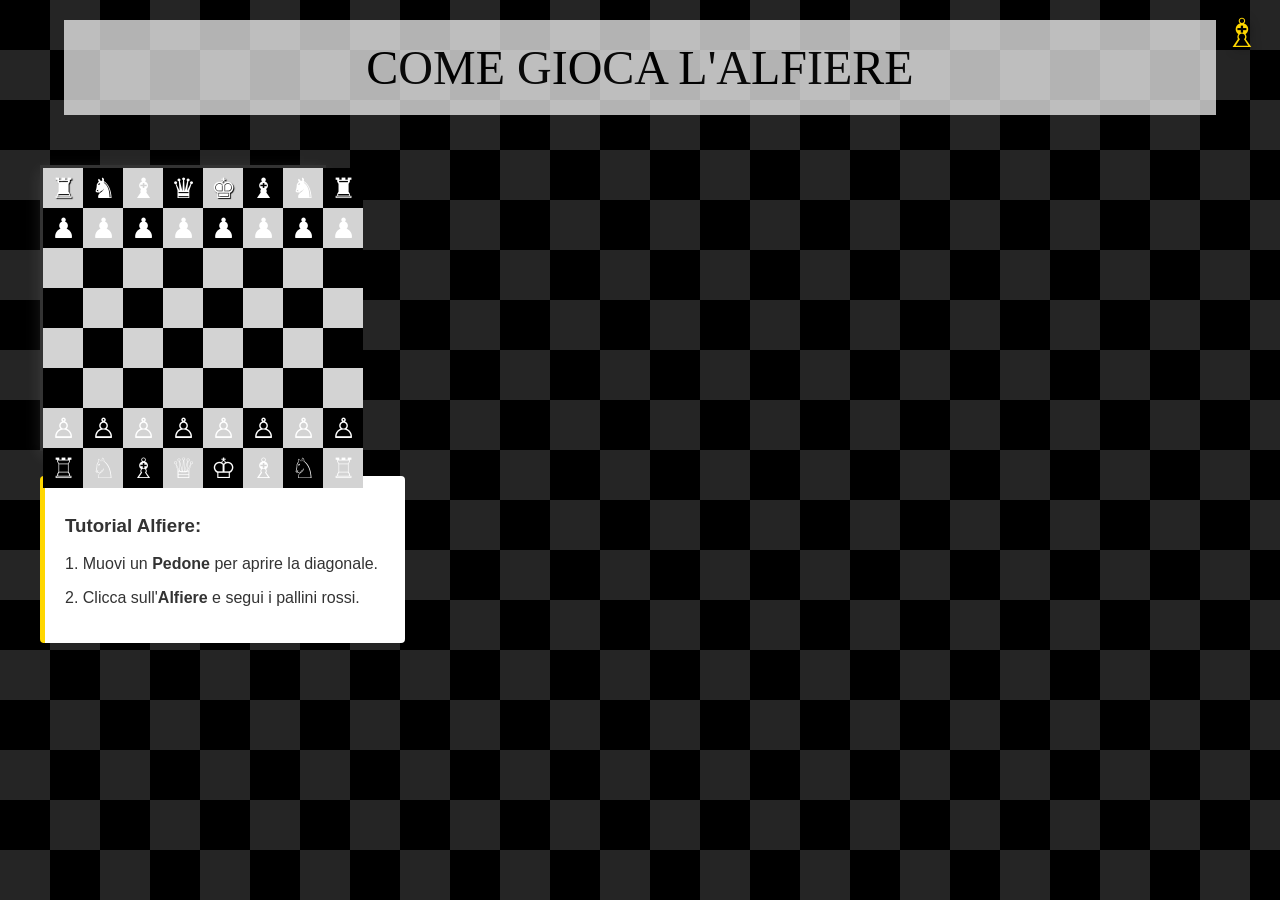
==== alfiere.html @ 5e13a1c4 "Add files via upload" ====
<!DOCTYPE html>
<html lang="it">

<head>
    <meta charset="UTF-8">
    <title>Tutorial Scacchi: Alfiere e Pedoni</title>
    <link rel="stylesheet" href="style.css">
    <style>
        /* SFONDO E LAYOUT BASE */
        body {
            background-color: black;
            /* Sfondo nero come richiesto */
            color: white;
            display: flex;
            flex-direction: column;
            align-items: flex-start;
            /* Contenuto a sinistra */
            font-family: 'Segoe UI', Tahoma, Geneva, Verdana, sans-serif;
            margin: 0;
            padding: 0;
        }

        /* HEADER TITOLO (Tabella semitrasparente) */
        .header-container {
            width: 100%;
            display: flex;
            justify-content: center;
            margin-bottom: 30px;
        }

        /* MAIN CONTENT WRAPPER */
        .main-wrapper {
            padding: 20px 40px;
            display: flex;
            flex-direction: column;
            align-items: flex-start;
        }

        /* LA SCACCHIERA */
        .chess-container {
            display: grid;
            grid-template-columns: repeat(8, 40px);
            grid-template-rows: repeat(8, 40px);
            border: 3px solid #333;
            user-select: none;
            background-color: white;
            box-shadow: 0 5px 15px rgba(255, 255, 255, 0.1);
            margin-bottom: 25px;
        }

        .t {
            display: flex;
            justify-content: center;
            align-items: center;
            font-size: 28px;
            width: 40px;
            height: 40px;
            position: relative;
            cursor: pointer;
        }

        /* Colori Caselle */
        .w {
            background-color: #d3d3d3;
        }

        .b {
            background-color: #000000;
        }

        /* ISTRUZIONI */
        .istruzioni-box {
            padding: 20px;
            background-color: white;
            color: #333;
            border-left: 5px solid #FFD700;
            width: 320px;
            border-radius: 4px;
        }

        /* MENU E ICONA */
        .menu {
            display: none;
            position: fixed;
            top: 60px;
            right: 20px;
            background: white;
            color: black;
            border: 1px solid #ccc;
            padding: 10px;
            z-index: 1000;
        }

        .menu a {
            display: block;
            padding: 5px;
            text-decoration: none;
            color: black;
        }

        /* LOGICA MOVIMENTO (Pallini e Selezione) */
        .selected {
            background-color: #f7f769 !important;
        }

        .attivo {
            color: #FFD700 !important;
            text-shadow: 1px 1px 2px black;
        }

        .path::after {
            content: "";
            width: 12px;
            height: 12px;
            background-color: rgba(255, 0, 0, 0.7);
            border-radius: 50%;
            position: absolute;
            z-index: 1;
        }

        .t a {
            text-decoration: none;
            color: inherit;
            z-index: 5;
        }
    </style>
</head>

<body>

    <div class="header-container">
        <table bgcolor="#FFFFFF" width="90%" border="0" cellpadding="0" cellspacing="0"
            style="opacity:0.7; margin-top:20px; max-width:1500px;">
            <tr>
                <td align="center" valign="middle" style="padding: 20px;">
                    <font face="Fantasy" color="#000000" size="7">COME GIOCA L'ALFIERE</font>
                </td>
            </tr>
        </table>
    </div>

    <div class="bishop" onclick="toggleMenu()"
        style="font-size: 40px; cursor: pointer; position: fixed; top: 10px; right: 20px; z-index: 1001;">♗</div>

    <div id="menu" class="menu">
        <a href="storia.html">♙ La Storia</a>
        <a href="pagina2.html">♙ Pagina 2</a>
        <a href="pagina3.html">♙ Pagina 3</a>
        <a href="pagina4.html">♙ Pagina 4</a>
        <a href="index.html">♙ Home</a>
    </div>

    <div class="main-wrapper">
        <div class="chess-container" id="board">
            <div class="t w"><a href="torre.html">♜</a></div>
            <div class="t b"><a href="cavallo.html">♞</a></div>
            <div class="t w">♝</div>
            <div class="t b"><a href="regina.html">♛</a></div>
            <div class="t w"><a href="re.html">♚</a></div>
            <div class="t b">♝</div>
            <div class="t w">♞</div>
            <div class="t b">♜</div>
            <div class="t b">♟</div>
            <div class="t w">♟</div>
            <div class="t b">♟</div>
            <div class="t w">♟</div>
            <div class="t b">♟</div>
            <div class="t w">♟</div>
            <div class="t b">♟</div>
            <div class="t w">♟</div>
            <div class="t w"></div>
            <div class="t b"></div>
            <div class="t w"></div>
            <div class="t b"></div>
            <div class="t w"></div>
            <div class="t b"></div>
            <div class="t w"></div>
            <div class="t b"></div>
            <div class="t b"></div>
            <div class="t w"></div>
            <div class="t b"></div>
            <div class="t w"></div>
            <div class="t b"></div>
            <div class="t w"></div>
            <div class="t b"></div>
            <div class="t w"></div>
            <div class="t w"></div>
            <div class="t b"></div>
            <div class="t w"></div>
            <div class="t b"></div>
            <div class="t w"></div>
            <div class="t b"></div>
            <div class="t w"></div>
            <div class="t b"></div>
            <div class="t b"></div>
            <div class="t w"></div>
            <div class="t b"></div>
            <div class="t w"></div>
            <div class="t b"></div>
            <div class="t w"></div>
            <div class="t b"></div>
            <div class="t w"></div>
            <div class="t w">♙</div>
            <div class="t b">♙</div>
            <div class="t w">♙</div>
            <div class="t b">♙</div>
            <div class="t w">♙</div>
            <div class="t b">♙</div>
            <div class="t w">♙</div>
            <div class="t b">♙</div>
            <div class="t b">♖</div>
            <div class="t w">♘</div>
            <div class="t b">♗</div>
            <div class="t w">♕</div>
            <div class="t b">♔</div>
            <div class="t w">♗</div>
            <div class="t b">♘</div>
            <div class="t w">♖</div>
        </div>

        <div class="istruzioni-box">
            <h3>Tutorial Alfiere:</h3>
            <p>1. Muovi un <strong>Pedone</strong> per aprire la diagonale.</p>
            <p>2. Clicca sull'<strong>Alfiere</strong> e segui i pallini rossi.</p>
        </div>
    </div>

    <script>
        function toggleMenu() {
            var menu = document.getElementById("menu");
            menu.style.display = (menu.style.display === "block") ? "none" : "block";
        }

        document.addEventListener('DOMContentLoaded', () => {
            const tiles = document.querySelectorAll('.t');
            let selected = null;

            tiles.forEach((tile, index) => {
                tile.addEventListener('click', () => {
                    const piece = tile.innerText.trim();
                    if (tile.classList.contains('path')) {
                        movePiece(tile);
                        return;
                    }
                    resetBoard();
                    if (['♗', '♝', '♙', '♟'].includes(piece)) {
                        selected = { el: tile, idx: index, type: piece };
                        tile.classList.add('selected');
                        tile.classList.add('attivo');
                        if (piece === '♗' || piece === '♝') showBishopMoves(index);
                        if (piece === '♙') showPawnMoves(index, -1);
                        if (piece === '♟') showPawnMoves(index, 1);
                    }
                });
            });

            function showBishopMoves(idx) {
                const r = Math.floor(idx / 8), c = idx % 8;
                const dirs = [[1, 1], [1, -1], [-1, 1], [-1, -1]];
                dirs.forEach(d => {
                    let nr = r + d[0], nc = c + d[1];
                    while (nr >= 0 && nr < 8 && nc >= 0 && nc < 8) {
                        const t = tiles[nr * 8 + nc];
                        if (t.innerText.trim() !== "") break;
                        t.classList.add('path');
                        nr += d[0]; nc += d[1];
                    }
                });
            }

            function showPawnMoves(idx, dir) {
                const r = Math.floor(idx / 8), c = idx % 8;
                let nr = r + dir;
                if (nr >= 0 && nr < 8 && tiles[nr * 8 + c].innerText.trim() === "") {
                    tiles[nr * 8 + c].classList.add('path');
                    if ((dir === -1 && r === 6) || (dir === 1 && r === 1)) {
                        let nr2 = r + (dir * 2);
                        if (tiles[nr2 * 8 + c].innerText.trim() === "") tiles[nr2 * 8 + c].classList.add('path');
                    }
                }
            }

            function movePiece(target) {
                target.innerHTML = selected.el.innerHTML;
                selected.el.innerHTML = "";
                resetBoard();
            }

            function resetBoard() {
                tiles.forEach(t => t.classList.remove('selected', 'path', 'attivo'));
                selected = null;
            }
        });
    </script>
</body>

</html>
---- style.css ----
/* Reset e impostazioni base */
body,
html {
    margin: 0;
    padding: 0;
    width: 100%;
    height: 100%;
    font-family: 'Georgia', serif;
    overflow-x: hidden;
}

/* --- SFONDO A TEMA SCACCHIERA --- */
body {
    /* Crea un pattern a scacchi sottile usando gradienti */
    background-color: #1a1a1a;
    background-image:
        linear-gradient(45deg, #252525 25%, transparent 25%),
        linear-gradient(-45deg, #252525 25%, transparent 25%),
        linear-gradient(45deg, transparent 75%, #252525 75%),
        linear-gradient(-45deg, transparent 75%, #252525 75%);
    background-size: 100px 100px;
    background-position: 0 0, 0 50px, 50px -50px, -50px 0px;
    color: white;
}

/* --- SCHERMATA DI CARICAMENTO --- */
.loader {
    position: fixed;
    top: 0;
    left: 0;
    width: 100%;
    height: 100%;
    background-color: #000;
    display: flex;
    flex-direction: column;
    justify-content: center;
    align-items: center;
    z-index: 9999;
}

.queen {
    font-size: 100px;
    color: gold;
    text-shadow: 0 0 20px rgba(255, 215, 0, 0.5);
    animation: float 2s ease-in-out infinite;
}

@keyframes float {

    0%,
    100% {
        transform: translateY(0) rotate(0deg);
    }

    50% {
        transform: translateY(-30px) rotate(5deg);
    }
}

.progress-bar {
    width: 300px;
    height: 4px;
    background-color: #333;
    border-radius: 2px;
    position: relative;
    margin-top: 20px;
}

.rook {
    position: absolute;
    font-size: 24px;
    color: white;
    top: -30px;
    left: -30px;
    animation: slide 4s linear forwards;
}

@keyframes slide {
    0% {
        left: -30px;
    }

    100% {
        left: 100%;
    }
}

/* --- MENU E INTERFACCIA --- */
.bishop {
    font-size: 60px;
    color: gold;
    cursor: pointer;
    position: fixed;
    top: 20px;
    right: 30px;
    z-index: 1001;
    transition: all 0.3s ease;
    text-shadow: 2px 2px 10px rgba(0, 0, 0, 0.5);
}

.bishop:hover {
    transform: scale(1.2) rotate(20deg);
    color: white;
}

.menu {
    display: none;
    position: fixed;
    top: 90px;
    right: 30px;
    background: rgba(255, 255, 255, 0.95);
    backdrop-filter: blur(5px);
    border-left: 5px solid gold;
    padding: 10px 0;
    border-radius: 4px;
    box-shadow: -5px 5px 20px rgba(0, 0, 0, 0.8);
    z-index: 1000;
    width: 200px;
}

.menu a {
    display: block;
    color: #1a1a1a;
    text-decoration: none;
    padding: 12px 20px;
    font-weight: bold;
    border-bottom: 1px solid #eee;
    transition: 0.3s;
}

.menu a:hover {
    background: #1a1a1a;
    color: gold;
    padding-left: 30px;
}

/* --- TITOLO --- */
center table {
    border: 2px solid gold;
    box-shadow: 0 0 30px rgba(0, 0, 0, 0.7);
    border-radius: 10px;
    overflow: hidden;
}

/* Stile della Scacchiera */
.chess-container {
    display: grid;
    grid-template-columns: repeat(8, 35px); /* Caselle più piccole */
    grid-template-rows: repeat(8, 35px);
    border: 3px solid #333;
    width: 280px; /* 35px * 8 */
    height: 280px;
    
    /* Posizionamento laterale */
    float: left; 
    margin: 0 20px 20px 0; /* Spazio tra scacchiera e il testo adiacente */
    
    user-select: none;
    box-shadow: 0 4px 8px rgba(0,0,0,0.2);
}

/* Stile generale caselle */
.t {
    display: flex;
    justify-content: center;
    align-items: center;
    font-size: 24px; /* Font ridotto per caselle piccole */
}

/* Colori caselle */
.w { background-color: #D3D3D3; }

/* Chiara */
.b { background-color: #000000; }
/* Scura */

/* Stile specifico SOLO per i pezzi con Link */
.t a {
    text-decoration: none;
    color: #FFD700;
    text-shadow: 1px 1px 1px black;
    width: 100%;
    height: 100%;
    display: flex;
    justify-content: center;
    align-items: center;
}

/* Effetto al passaggio del mouse sul pezzo cliccabile */
.t a:hover {
    background-color: rgba(255, 255, 255, 0.3);
    cursor: pointer;
}

/* Pulizia per il testo dopo la scacchiera */
.clearfix::after {
    content: "";
    clear: both;
    display: table;
}
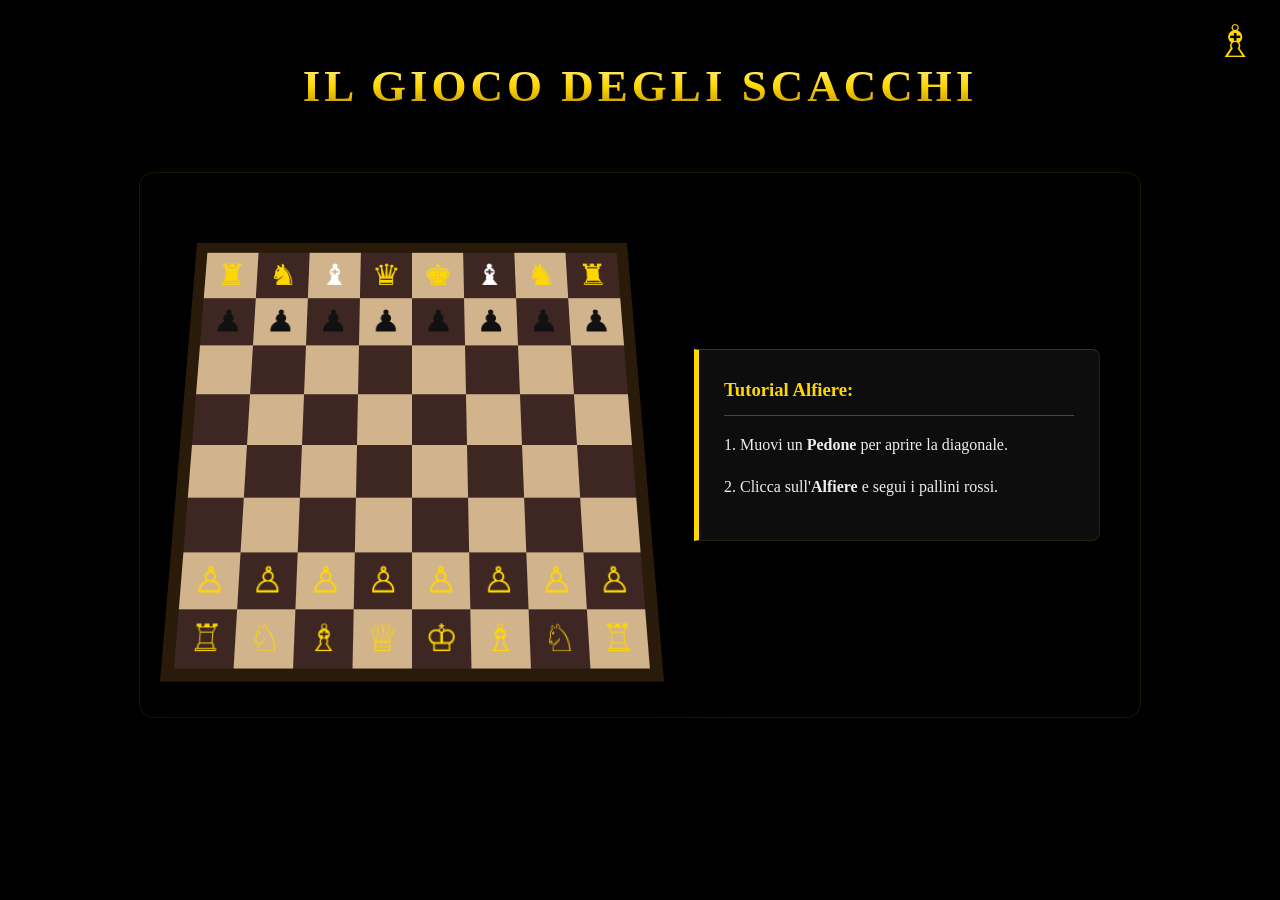
==== commit c8eb3908: "Add files via upload" ====
--- a/alfiere.html
+++ b/alfiere.html
@@ -5,102 +5,172 @@
     <meta charset="UTF-8">
     <title>Tutorial Scacchi: Alfiere e Pedoni</title>
     <link rel="stylesheet" href="style.css">
+    <link rel="icon" type="image/jpeg" href="https://i.pinimg.com/736x/7a/0d/34/7a0d34667d904b54f0580a79accad1e0.jpg">
     <style>
-        /* SFONDO E LAYOUT BASE */
+        /* RESET E SFONDO COERENTE CON IL SITO */
         body {
-            background-color: black;
-            /* Sfondo nero come richiesto */
+            background-color: #050505;
+            background-image: linear-gradient(rgba(0, 0, 0, 0.8), rgba(0, 0, 0, 0.9)),
+                url('https://i.pinimg.com/1200x/a5/7c/aa/a57caa28dda362043d8dc749836aae7d.jpg');
+            background-size: cover;
+            background-attachment: fixed;
             color: white;
             display: flex;
             flex-direction: column;
-            align-items: flex-start;
-            /* Contenuto a sinistra */
-            font-family: 'Segoe UI', Tahoma, Geneva, Verdana, sans-serif;
+            align-items: center;
+            font-family: 'Georgia', serif;
             margin: 0;
             padding: 0;
         }
 
-        /* HEADER TITOLO (Tabella semitrasparente) */
+        /* TITOLO STILE RETRO-FANTASY */
         .header-container {
             width: 100%;
             display: flex;
             justify-content: center;
-            margin-bottom: 30px;
-        }
-
-        /* MAIN CONTENT WRAPPER */
+            margin: 30px 0;
+        }
+
+        .main-logo-title {
+            font-family: 'Cinzel', serif;
+            font-size: 45px;
+            background: linear-gradient(to bottom, #fff3a3, #ffd700, #b8860b);
+            -webkit-background-clip: text;
+            -webkit-text-fill-color: transparent;
+            letter-spacing: 4px;
+        }
+
+        /* LAYOUT PRINCIPALE */
         .main-wrapper {
-            padding: 20px 40px;
             display: flex;
-            flex-direction: column;
-            align-items: flex-start;
-        }
-
-        /* LA SCACCHIERA */
+            gap: 50px;
+            align-items: center;
+            padding: 40px;
+            background: rgba(0, 0, 0, 0.7);
+            border-radius: 15px;
+            backdrop-filter: blur(10px);
+            border: 1px solid rgba(255, 215, 0, 0.1);
+        }
+
+        /* SCACCHIERA 3D AGGIORNATA */
+        .chess-3d-wrapper {
+            perspective: 1000px;
+        }
+
         .chess-container {
             display: grid;
-            grid-template-columns: repeat(8, 40px);
-            grid-template-rows: repeat(8, 40px);
-            border: 3px solid #333;
+            grid-template-columns: repeat(8, 55px);
+            grid-template-rows: repeat(8, 55px);
+            border: 12px solid #2a1a0a;
+            background-color: #000;
+            transform: rotateX(20deg);
+            box-shadow: 0 20px 50px rgba(0, 0, 0, 0.9);
             user-select: none;
-            background-color: white;
-            box-shadow: 0 5px 15px rgba(255, 255, 255, 0.1);
-            margin-bottom: 25px;
         }
 
         .t {
             display: flex;
             justify-content: center;
             align-items: center;
-            font-size: 28px;
-            width: 40px;
-            height: 40px;
+            font-size: 35px;
+            width: 55px;
+            height: 55px;
             position: relative;
             cursor: pointer;
-        }
-
-        /* Colori Caselle */
+            transition: 0.3s;
+        }
+
+        /* Colori caselle con texture */
         .w {
-            background-color: #d3d3d3;
+            background: #d2b48c;
+            background-image: url('https://www.transparenttextures.com/patterns/penta.png');
         }
 
         .b {
-            background-color: #000000;
-        }
-
-        /* ISTRUZIONI */
+            background: #3e2723;
+            background-image: url('https://www.transparenttextures.com/patterns/dark-wood.png');
+        }
+
+        /* Pezzi cliccabili (Dorati e con Aura) */
+        .t a,
+        .gold-piece {
+            text-decoration: none;
+            color: #FFD700 !important;
+            z-index: 5;
+            transition: 0.3s;
+            display: block;
+            animation: gold-glow 2.5s infinite ease-in-out;
+        }
+
+        @keyframes gold-glow {
+
+            0%,
+            100% {
+                filter: drop-shadow(0 0 2px #FFD700);
+            }
+
+            50% {
+                filter: drop-shadow(0 0 10px #FFD700);
+            }
+        }
+
+        /* ISTRUZIONI STILIZZATE */
         .istruzioni-box {
-            padding: 20px;
-            background-color: white;
-            color: #333;
+            padding: 25px;
+            background: rgba(255, 255, 255, 0.05);
+            color: #eee;
             border-left: 5px solid #FFD700;
-            width: 320px;
-            border-radius: 4px;
-        }
-
-        /* MENU E ICONA */
+            width: 350px;
+            border-radius: 0 8px 8px 0;
+        }
+
+        .istruzioni-box h3 {
+            font-family: 'Cinzel';
+            color: #FFD700;
+            margin-top: 0;
+        }
+
+        /* MENU ALFIERE */
+        .bishop-trigger {
+            font-size: 45px;
+            color: #FFD700;
+            cursor: pointer;
+            position: fixed;
+            top: 15px;
+            right: 25px;
+            z-index: 1001;
+            transition: 0.4s;
+        }
+
         .menu {
             display: none;
             position: fixed;
-            top: 60px;
-            right: 20px;
-            background: white;
-            color: black;
-            border: 1px solid #ccc;
-            padding: 10px;
+            top: 75px;
+            right: 25px;
+            background: rgba(0, 0, 0, 0.95);
+            border: 1px solid #FFD700;
+            width: 200px;
             z-index: 1000;
         }
 
         .menu a {
             display: block;
-            padding: 5px;
+            color: #fff;
             text-decoration: none;
-            color: black;
+            padding: 15px;
+            border-bottom: 1px solid #222;
+            font-weight: bold;
+        }
+
+        .menu a:hover {
+            background: #FFD700;
+            color: #000;
         }
 
         /* LOGICA MOVIMENTO (Pallini e Selezione) */
         .selected {
             background-color: #f7f769 !important;
+            /*colore giallo del pezzo una volta selezionato*/
         }
 
         .attivo {
@@ -109,12 +179,15 @@
         }
 
         .path::after {
+            /*crea il pallino*/
             content: "";
             width: 12px;
             height: 12px;
             background-color: rgba(255, 0, 0, 0.7);
             border-radius: 50%;
+            /*lo rende un cerchio*/
             position: absolute;
+            /*sovrappone alla casella*/
             z-index: 1;
         }
 
@@ -128,94 +201,88 @@
 
 <body>
 
+
     <div class="header-container">
-        <table bgcolor="#FFFFFF" width="90%" border="0" cellpadding="0" cellspacing="0"
-            style="opacity:0.7; margin-top:20px; max-width:1500px;">
-            <tr>
-                <td align="center" valign="middle" style="padding: 20px;">
-                    <font face="Fantasy" color="#000000" size="7">COME GIOCA L'ALFIERE</font>
-                </td>
-            </tr>
-        </table>
+        <h1 class="main-logo-title">IL GIOCO DEGLI SCACCHI</h1>
     </div>
 
-    <div class="bishop" onclick="toggleMenu()"
-        style="font-size: 40px; cursor: pointer; position: fixed; top: 10px; right: 20px; z-index: 1001;">♗</div>
+    <div class="bishop-trigger" onclick="toggleMenu()">♗</div>
 
     <div id="menu" class="menu">
+        <a href="index.html">♙ Home</a>
         <a href="storia.html">♙ La Storia</a>
         <a href="pagina2.html">♙ Pagina 2</a>
         <a href="pagina3.html">♙ Pagina 3</a>
-        <a href="pagina4.html">♙ Pagina 4</a>
-        <a href="index.html">♙ Home</a>
     </div>
 
     <div class="main-wrapper">
-        <div class="chess-container" id="board">
-            <div class="t w"><a href="torre.html">♜</a></div>
-            <div class="t b"><a href="cavallo.html">♞</a></div>
-            <div class="t w">♝</div>
-            <div class="t b"><a href="regina.html">♛</a></div>
-            <div class="t w"><a href="re.html">♚</a></div>
-            <div class="t b">♝</div>
-            <div class="t w">♞</div>
-            <div class="t b">♜</div>
-            <div class="t b">♟</div>
-            <div class="t w">♟</div>
-            <div class="t b">♟</div>
-            <div class="t w">♟</div>
-            <div class="t b">♟</div>
-            <div class="t w">♟</div>
-            <div class="t b">♟</div>
-            <div class="t w">♟</div>
-            <div class="t w"></div>
-            <div class="t b"></div>
-            <div class="t w"></div>
-            <div class="t b"></div>
-            <div class="t w"></div>
-            <div class="t b"></div>
-            <div class="t w"></div>
-            <div class="t b"></div>
-            <div class="t b"></div>
-            <div class="t w"></div>
-            <div class="t b"></div>
-            <div class="t w"></div>
-            <div class="t b"></div>
-            <div class="t w"></div>
-            <div class="t b"></div>
-            <div class="t w"></div>
-            <div class="t w"></div>
-            <div class="t b"></div>
-            <div class="t w"></div>
-            <div class="t b"></div>
-            <div class="t w"></div>
-            <div class="t b"></div>
-            <div class="t w"></div>
-            <div class="t b"></div>
-            <div class="t b"></div>
-            <div class="t w"></div>
-            <div class="t b"></div>
-            <div class="t w"></div>
-            <div class="t b"></div>
-            <div class="t w"></div>
-            <div class="t b"></div>
-            <div class="t w"></div>
-            <div class="t w">♙</div>
-            <div class="t b">♙</div>
-            <div class="t w">♙</div>
-            <div class="t b">♙</div>
-            <div class="t w">♙</div>
-            <div class="t b">♙</div>
-            <div class="t w">♙</div>
-            <div class="t b">♙</div>
-            <div class="t b">♖</div>
-            <div class="t w">♘</div>
-            <div class="t b">♗</div>
-            <div class="t w">♕</div>
-            <div class="t b">♔</div>
-            <div class="t w">♗</div>
-            <div class="t b">♘</div>
-            <div class="t w">♖</div>
+        <div class="chess-3d-wrapper">
+            <div class="chess-container" id="board">
+                <div class="t w"><a href="torre.html">♜</a></div>
+                <div class="t b"><a href="cavallo.html">♞</a></div>
+                <div class="t w" style="color:#fff">♝</div>
+                <div class="t b"><a href="regina.html">♛</a></div>
+                <div class="t w"><a href="re.html">♚</a></div>
+                <div class="t b"style="color:#fff">♝</div>
+                <div class="t w"><a href="cavallo.html">♞</a></div>
+                <div class="t b"><a href="torre.html">♜</a></div>
+                <div class="t b">♟</div>
+                <div class="t w">♟</div>
+                <div class="t b">♟</div>
+                <div class="t w">♟</div>
+                <div class="t b">♟</div>
+                <div class="t w">♟</div>
+                <div class="t b">♟</div>
+                <div class="t w">♟</div>
+                <div class="t w"></div>
+                <div class="t b"></div>
+                <div class="t w"></div>
+                <div class="t b"></div>
+                <div class="t w"></div>
+                <div class="t b"></div>
+                <div class="t w"></div>
+                <div class="t b"></div>
+                <div class="t b"></div>
+                <div class="t w"></div>
+                <div class="t b"></div>
+                <div class="t w"></div>
+                <div class="t b"></div>
+                <div class="t w"></div>
+                <div class="t b"></div>
+                <div class="t w"></div>
+                <div class="t w"></div>
+                <div class="t b"></div>
+                <div class="t w"></div>
+                <div class="t b"></div>
+                <div class="t w"></div>
+                <div class="t b"></div>
+                <div class="t w"></div>
+                <div class="t b"></div>
+                <div class="t b"></div>
+                <div class="t w"></div>
+                <div class="t b"></div>
+                <div class="t w"></div>
+                <div class="t b"></div>
+                <div class="t w"></div>
+                <div class="t b"></div>
+                <div class="t w"></div>
+                <div class="t w"><span class="gold-piece">♙</span></div>
+                <div class="t b"><span class="gold-piece">♙</span></div>
+                <div class="t w"><span class="gold-piece">♙</span></div>
+                <div class="t b"><span class="gold-piece">♙</span></div>
+                <div class="t w"><span class="gold-piece">♙</span></div>
+                <div class="t b"><span class="gold-piece">♙</span></div>
+                <div class="t w"><span class="gold-piece">♙</span></div>
+                <div class="t b"><span class="gold-piece">♙</span></div>
+                <div class="t b"><a href="torre.html">♖</a></div>
+                <div class="t w"><a href="cavallo.html">♘</a></div>
+                <div class="t b"><a href="alfiere.html">♗</a></div>
+                <div class="t w"><a href="regina.html">♕</a></div>
+                <div class="t b"><a href="re.html">♔</a></div>
+                <div class="t w"><a href="alfiere.html">♗</a></div>
+                <div class="t b"><a href="cavallo.html">♘</a></div>
+                <div class="t w"><a href="torre.html">♖</a></div>
+            </div>
         </div>
 
         <div class="istruzioni-box">
@@ -226,27 +293,25 @@
     </div>
 
     <script>
-        function toggleMenu() {
-            var menu = document.getElementById("menu");
-            menu.style.display = (menu.style.display === "block") ? "none" : "block";
-        }
+        function toggleMenu() { document.getElementById("menu").classList.toggle("show"); }
 
         document.addEventListener('DOMContentLoaded', () => {
-            const tiles = document.querySelectorAll('.t');
-            let selected = null;
+            const tiles = document.querySelectorAll('.t'); //seleziona le 64 caselle
+            let selected = null; //variabile per memorizzare la scelta
 
             tiles.forEach((tile, index) => {
                 tile.addEventListener('click', () => {
-                    const piece = tile.innerText.trim();
-                    if (tile.classList.contains('path')) {
+                    const piece = tile.innerText.trim(); //legge il simbolo
+                    if (tile.classList.contains('path')) { //serve per lo spostamento sui pallini rossi 
                         movePiece(tile);
                         return;
                     }
-                    resetBoard();
+                    resetBoard(); //pulisce il tutto se i pezzi cliccati sono alfiere o pedone
                     if (['♗', '♝', '♙', '♟'].includes(piece)) {
                         selected = { el: tile, idx: index, type: piece };
                         tile.classList.add('selected');
                         tile.classList.add('attivo');
+                        //calcola la mossa in base al pezzo
                         if (piece === '♗' || piece === '♝') showBishopMoves(index);
                         if (piece === '♙') showPawnMoves(index, -1);
                         if (piece === '♟') showPawnMoves(index, 1);
@@ -254,25 +319,29 @@
                 });
             });
 
+            //calcolo della mossa dell'alfiere
             function showBishopMoves(idx) {
-                const r = Math.floor(idx / 8), c = idx % 8;
-                const dirs = [[1, 1], [1, -1], [-1, 1], [-1, -1]];
+                const r = Math.floor(idx / 8), c = idx % 8; //converte le cordinate in riga e colonna
+                const dirs = [[1, 1], [1, -1], [-1, 1], [-1, -1]]; //le 4 diagonali che può fare
                 dirs.forEach(d => {
                     let nr = r + d[0], nc = c + d[1];
-                    while (nr >= 0 && nr < 8 && nc >= 0 && nc < 8) {
+                    while (nr >= 0 && nr < 8 && nc >= 0 && nc < 8) { //serve per non uscire dalla scacchiera
                         const t = tiles[nr * 8 + nc];
-                        if (t.innerText.trim() !== "") break;
-                        t.classList.add('path');
+                        if (t.innerText.trim() !== "") break; //serve per non fare saltare i pezzi sulla scacchiera
+                        t.classList.add('path'); //aggiunta pallino
                         nr += d[0]; nc += d[1];
                     }
                 });
             }
 
+            //serve per il pedone
             function showPawnMoves(idx, dir) {
                 const r = Math.floor(idx / 8), c = idx % 8;
                 let nr = r + dir;
+                //se la casella davanti è libera
                 if (nr >= 0 && nr < 8 && tiles[nr * 8 + c].innerText.trim() === "") {
                     tiles[nr * 8 + c].classList.add('path');
+                    //ciclo per capire se è la prima mossa quindi può fare due salti
                     if ((dir === -1 && r === 6) || (dir === 1 && r === 1)) {
                         let nr2 = r + (dir * 2);
                         if (tiles[nr2 * 8 + c].innerText.trim() === "") tiles[nr2 * 8 + c].classList.add('path');
@@ -280,9 +349,10 @@
                 }
             }
 
+            //funzione che permette lo spostamento fisico
             function movePiece(target) {
-                target.innerHTML = selected.el.innerHTML;
-                selected.el.innerHTML = "";
+                target.innerHTML = selected.el.innerHTML; //memorizza il pezzo della nuova casella
+                selected.el.innerHTML = ""; //svuota la vecchia
                 resetBoard();
             }
 
--- a/style.css
+++ b/style.css
@@ -1,4 +1,4 @@
-/* Reset e impostazioni base */
+/* --- BASE --- */
 body,
 html {
     margin: 0;
@@ -7,30 +7,23 @@
     height: 100%;
     font-family: 'Georgia', serif;
     overflow-x: hidden;
-}
-
-/* --- SFONDO A TEMA SCACCHIERA --- */
-body {
-    /* Crea un pattern a scacchi sottile usando gradienti */
-    background-color: #1a1a1a;
-    background-image:
-        linear-gradient(45deg, #252525 25%, transparent 25%),
-        linear-gradient(-45deg, #252525 25%, transparent 25%),
-        linear-gradient(45deg, transparent 75%, #252525 75%),
-        linear-gradient(-45deg, transparent 75%, #252525 75%);
-    background-size: 100px 100px;
-    background-position: 0 0, 0 50px, 50px -50px, -50px 0px;
+    background-color: #050505;
+    background-image: linear-gradient(rgba(0, 0, 0, 0.7), rgba(0, 0, 0, 0.9)),
+        url('https://i.pinimg.com/1200x/a5/7c/aa/a57caa28dda362043d8dc749836aae7d.jpg');
+    background-size: cover;
+    background-position: center;
+    background-attachment: fixed;
     color: white;
 }
 
-/* --- SCHERMATA DI CARICAMENTO --- */
+/* --- LOADER --- */
 .loader {
     position: fixed;
     top: 0;
     left: 0;
     width: 100%;
     height: 100%;
-    background-color: #000;
+    background: #000;
     display: flex;
     flex-direction: column;
     justify-content: center;
@@ -38,164 +31,448 @@
     z-index: 9999;
 }
 
+.loader-fade-out {
+    opacity: 0;
+    transition: 1s;
+    pointer-events: none;
+}
+
 .queen {
-    font-size: 100px;
-    color: gold;
-    text-shadow: 0 0 20px rgba(255, 215, 0, 0.5);
-    animation: float 2s ease-in-out infinite;
+    font-size: 80px;
+    color: #FFD700;
+    animation: float 2s infinite ease-in-out;
 }
 
 @keyframes float {
 
     0%,
     100% {
-        transform: translateY(0) rotate(0deg);
+        transform: translateY(0);
     }
 
     50% {
-        transform: translateY(-30px) rotate(5deg);
+        transform: translateY(-20px);
     }
 }
 
 .progress-bar {
     width: 300px;
     height: 4px;
-    background-color: #333;
-    border-radius: 2px;
+    background: #222;
+    margin-top: 40px;
     position: relative;
-    margin-top: 20px;
-}
-
-.rook {
+}
+
+.rook-loader {
     position: absolute;
     font-size: 24px;
-    color: white;
+    color: #555;
     top: -30px;
     left: -30px;
-    animation: slide 4s linear forwards;
-}
-
-@keyframes slide {
+    animation: slide-loader 4s linear forwards;
+}
+
+@keyframes slide-loader {
     0% {
         left: -30px;
     }
 
     100% {
         left: 100%;
-    }
-}
-
-/* --- MENU E INTERFACCIA --- */
-.bishop {
-    font-size: 60px;
-    color: gold;
+        color: #fff;
+        filter: drop-shadow(0 0 10px #fff);
+    }
+}
+
+.progress-bar::after {
+    content: '';
+    position: absolute;
+    left: 0;
+    top: 0;
+    height: 100%;
+    background: #FFD700;
+    width: 0;
+    animation: fillBar 4s linear forwards;
+}
+
+@keyframes fillBar {
+    to {
+        width: 100%;
+    }
+}
+
+/* --- HEADER E CANCELLI --- */
+.header-wrapper {
+    width: 100%;
+    display: flex;
+    flex-direction: column;
+    align-items: center;
+    margin-top: 40px;
+}
+
+.header-container {
+    display: flex;
+    justify-content: center;
+    align-items: center;
+    gap: 0;
+    transition: gap 1.5s;
+    position: relative;
+}
+
+.header-container.open-gates {
+    gap: 60px;
+}
+
+.tower-icon {
+    font-size: 70px;
+    color: #FFD700;
+    text-shadow: 0 0 20px rgba(255, 215, 0, 0.5);
+}
+
+.main-title {
+    font-family: 'Cinzel', serif;
+    font-size: 50px;
+    text-transform: uppercase;
+    letter-spacing: 5px;
+    margin: 0;
+    background: linear-gradient(to bottom, #fff3a3, #ffd700, #b8860b);
+    -webkit-background-clip: text;
+    -webkit-text-fill-color: transparent;
+    opacity: 0;
+    transform: scale(0.9);
+    transition: 1.5s;
+}
+
+.header-container.open-gates .main-title {
+    opacity: 1;
+    transform: scale(1);
+}
+
+.scia-effect {
+    position: absolute;
+    bottom: 0;
+    left: 50%;
+    transform: translateX(-50%) scaleX(0);
+    width: 100%;
+    height: 3px;
+    background: #FFD700;
+    box-shadow: 0 0 15px #FFD700;
+    transition: 1.5s ease-out;
+}
+
+.header-container.open-gates .scia-effect {
+    transform: translateX(-50%) scaleX(1);
+}
+
+/* --- NEWS TICKER (FIXED) --- */
+.news-ticker {
+    width: 80%;
+    max-width: 900px;
+    background: rgba(0, 0, 0, 0.85);
+    border: 1px solid #b8860b;
+    margin-top: 25px;
+    display: flex;
+    height: 45px;
+    overflow: hidden;
+    align-items: stretch;
+}
+
+.ticker-label {
+    background: #FFD700;
+    color: #000;
+    padding: 0 20px;
+    font-family: 'Cinzel';
+    font-size: 11px;
+    font-weight: bold;
+    display: flex;
+    align-items: center;
+    justify-content: center;
+    z-index: 10;
+    white-space: nowrap;
+}
+
+.ticker-content {
+    flex: 1;
+    display: flex;
+    overflow: hidden;
+    align-items: center;
+}
+
+.ticker-track {
+    display: flex;
+    white-space: nowrap;
+    animation: scroll-news 40s linear infinite;
+    align-items: center;
+    height: 100%;
+}
+
+.ticker-track span {
+    color: #fff;
+    font-size: 14px;
+    padding: 0 60px;
+    display: flex;
+    align-items: center;
+    height: 100%;
+    font-style: italic;
+    text-transform: uppercase;
+}
+
+@keyframes scroll-news {
+    0% {
+        transform: translateX(0);
+    }
+
+    100% {
+        transform: translateX(-50%);
+    }
+}
+
+/* --- ALFIERE E MENU (STILE ORIGINALE) --- */
+.bishop-trigger {
+    font-size: 45px;
+    color: #FFD700;
     cursor: pointer;
     position: fixed;
-    top: 20px;
-    right: 30px;
+    top: 15px;
+    right: 25px;
     z-index: 1001;
-    transition: all 0.3s ease;
-    text-shadow: 2px 2px 10px rgba(0, 0, 0, 0.5);
-}
-
-.bishop:hover {
-    transform: scale(1.2) rotate(20deg);
-    color: white;
+    transition: 0.4s;
+    animation: pulse-gold 2s infinite alternate;
+}
+
+.bishop-trigger:hover {
+    transform: rotate(20deg) scale(1.1);
+    color: #fff;
+    text-shadow: 0 0 20px #FFD700;
+}
+
+@keyframes pulse-gold {
+    0% {
+        filter: drop-shadow(0 0 5px rgba(255, 215, 0, 0.4));
+    }
+
+    100% {
+        filter: drop-shadow(0 0 15px rgba(255, 215, 0, 0.8));
+    }
 }
 
 .menu {
     display: none;
     position: fixed;
-    top: 90px;
-    right: 30px;
-    background: rgba(255, 255, 255, 0.95);
-    backdrop-filter: blur(5px);
-    border-left: 5px solid gold;
-    padding: 10px 0;
-    border-radius: 4px;
-    box-shadow: -5px 5px 20px rgba(0, 0, 0, 0.8);
+    top: 75px;
+    right: 25px;
+    background: rgba(0, 0, 0, 0.95);
+    border: 1px solid #FFD700;
+    width: 200px;
     z-index: 1000;
-    width: 200px;
+}
+
+.menu.show {
+    display: block;
+    animation: fadeInDown 0.3s ease-out;
+}
+
+@keyframes fadeInDown {
+    from {
+        opacity: 0;
+        transform: translateY(-10px);
+    }
+
+    to {
+        opacity: 1;
+        transform: translateY(0);
+    }
 }
 
 .menu a {
     display: block;
-    color: #1a1a1a;
+    color: #fff;
     text-decoration: none;
-    padding: 12px 20px;
+    padding: 15px;
+    border-bottom: 1px solid #222;
     font-weight: bold;
-    border-bottom: 1px solid #eee;
     transition: 0.3s;
 }
 
 .menu a:hover {
-    background: #1a1a1a;
-    color: gold;
-    padding-left: 30px;
-}
-
-/* --- TITOLO --- */
-center table {
-    border: 2px solid gold;
-    box-shadow: 0 0 30px rgba(0, 0, 0, 0.7);
+    background: #FFD700;
+    color: #000;
+}
+
+/* --- LAYOUT AFFIANCATO --- */
+.main-layout {
+    display: flex;
+    flex-direction: row;
+    align-items: center;
+    justify-content: center;
+    padding: 60px 5%;
+    gap: 80px;
+    flex-wrap: wrap;
+}
+
+.chess-3d-wrapper {
+    perspective: 1000px;
+}
+
+.chess-container.realism {
+    display: grid;
+    grid-template-columns: repeat(8, 55px);
+    grid-template-rows: repeat(8, 55px);
+    border: 12px solid #2a1a0a;
+    background: #000;
+    transform: rotateX(20deg);
+    box-shadow: 0 30px 60px rgba(0, 0, 0, 0.8);
+}
+
+.t {
+    display: flex;
+    justify-content: center;
+    align-items: center;
+    font-size: 35px;
+    color: #111;
+}
+
+.w {
+    background: #d2b48c;
+}
+
+.b {
+    background: #3e2723;
+}
+
+.gold-link {
+    text-decoration: none;
+    color: #FFD700 !important;
+    animation: gold-glow 2.5s infinite ease-in-out;
+}
+
+@keyframes gold-glow {
+
+    0%,
+    100% {
+        filter: drop-shadow(0 0 2px #FFD700);
+    }
+
+    50% {
+        filter: drop-shadow(0 0 12px #FFD700);
+    }
+}
+
+/* --- BOX INFORMAZIONI --- */
+.istruzioni-box {
+    width: 380px;
+    padding: 30px;
+    background: rgba(255, 255, 255, 0.05);
+    backdrop-filter: blur(10px);
+    -webkit-backdrop-filter: blur(10px);
+    border-left: 5px solid #FFD700;
+    border-radius: 0 15px 15px 0;
+    border-top: 1px solid rgba(255, 215, 0, 0.2);
+    border-right: 1px solid rgba(255, 215, 0, 0.1);
+    border-bottom: 1px solid rgba(255, 215, 0, 0.1);
+    box-shadow: 0 15px 35px rgba(0, 0, 0, 0.5);
+    color: #eee;
+    line-height: 1.6;
+}
+
+.istruzioni-box h3 {
+    font-family: 'Cinzel', serif;
+    color: #FFD700;
+    margin-bottom: 15px;
+    border-bottom: 1px solid rgba(255, 215, 0, 0.3);
+    padding-bottom: 10px;
+}
+
+/* --- SEZIONE SHOP --- */
+.shop-section {
+    padding: 80px 10%;
+    background: rgba(0, 0, 0, 0.4);
+    border-top: 1px solid rgba(255, 215, 0, 0.2);
+    margin-top: 50px;
+}
+
+.shop-title {
+    font-family: 'Cinzel', serif;
+    text-align: center;
+    color: #FFD700;
+    font-size: 32px;
+    letter-spacing: 4px;
+    margin-bottom: 50px;
+    text-transform: uppercase;
+}
+
+.shop-grid {
+    display: grid;
+    grid-template-columns: repeat(auto-fit, minmax(280px, 1fr));
+    gap: 30px;
+}
+
+.shop-card {
+    background: rgba(255, 255, 255, 0.03);
+    border: 1px solid rgba(255, 215, 0, 0.1);
     border-radius: 10px;
     overflow: hidden;
-}
-
-/* Stile della Scacchiera */
-.chess-container {
-    display: grid;
-    grid-template-columns: repeat(8, 35px); /* Caselle più piccole */
-    grid-template-rows: repeat(8, 35px);
-    border: 3px solid #333;
-    width: 280px; /* 35px * 8 */
-    height: 280px;
-    
-    /* Posizionamento laterale */
-    float: left; 
-    margin: 0 20px 20px 0; /* Spazio tra scacchiera e il testo adiacente */
-    
-    user-select: none;
-    box-shadow: 0 4px 8px rgba(0,0,0,0.2);
-}
-
-/* Stile generale caselle */
-.t {
-    display: flex;
-    justify-content: center;
-    align-items: center;
-    font-size: 24px; /* Font ridotto per caselle piccole */
-}
-
-/* Colori caselle */
-.w { background-color: #D3D3D3; }
-
-/* Chiara */
-.b { background-color: #000000; }
-/* Scura */
-
-/* Stile specifico SOLO per i pezzi con Link */
-.t a {
-    text-decoration: none;
-    color: #FFD700;
-    text-shadow: 1px 1px 1px black;
-    width: 100%;
-    height: 100%;
-    display: flex;
-    justify-content: center;
-    align-items: center;
-}
-
-/* Effetto al passaggio del mouse sul pezzo cliccabile */
-.t a:hover {
-    background-color: rgba(255, 255, 255, 0.3);
+    transition: 0.4s ease;
+    backdrop-filter: blur(5px);
+}
+
+.shop-card:hover {
+    transform: translateY(-10px);
+    border-color: #FFD700;
+    box-shadow: 0 10px 30px rgba(0, 0, 0, 0.5);
+}
+
+.product-image {
+    height: 200px;
+    background-size: cover;
+    background-position: center;
+    border-bottom: 1px solid rgba(255, 215, 0, 0.1);
+}
+
+.product-info {
+    padding: 20px;
+    text-align: center;
+}
+
+.product-info h4 {
+    font-family: 'Cinzel', serif;
+    color: #FFD700;
+    margin: 0 0 10px 0;
+}
+
+.price {
+    display: block;
+    font-size: 18px;
+    color: #fff;
+    margin-bottom: 20px;
+    font-weight: bold;
+}
+
+.buy-btn {
+    background: transparent;
+    border: 1px solid #FFD700;
+    color: #FFD700;
+    padding: 10px 25px;
+    font-family: 'Cinzel', serif;
     cursor: pointer;
-}
-
-/* Pulizia per il testo dopo la scacchiera */
-.clearfix::after {
-    content: "";
-    clear: both;
-    display: table;
-}
-
+    transition: 0.3s;
+}
+
+.buy-btn:hover {
+    background: #FFD700;
+    color: #000;
+}
+
+/* --- VISIBILITÀ --- */
+#main-content {
+    display: none;
+    opacity: 0;
+    transition: 1.5s;
+}
+
+@media (max-width: 1000px) {
+    .main-layout {
+        flex-direction: column;
+        gap: 40px;
+    }
+}
